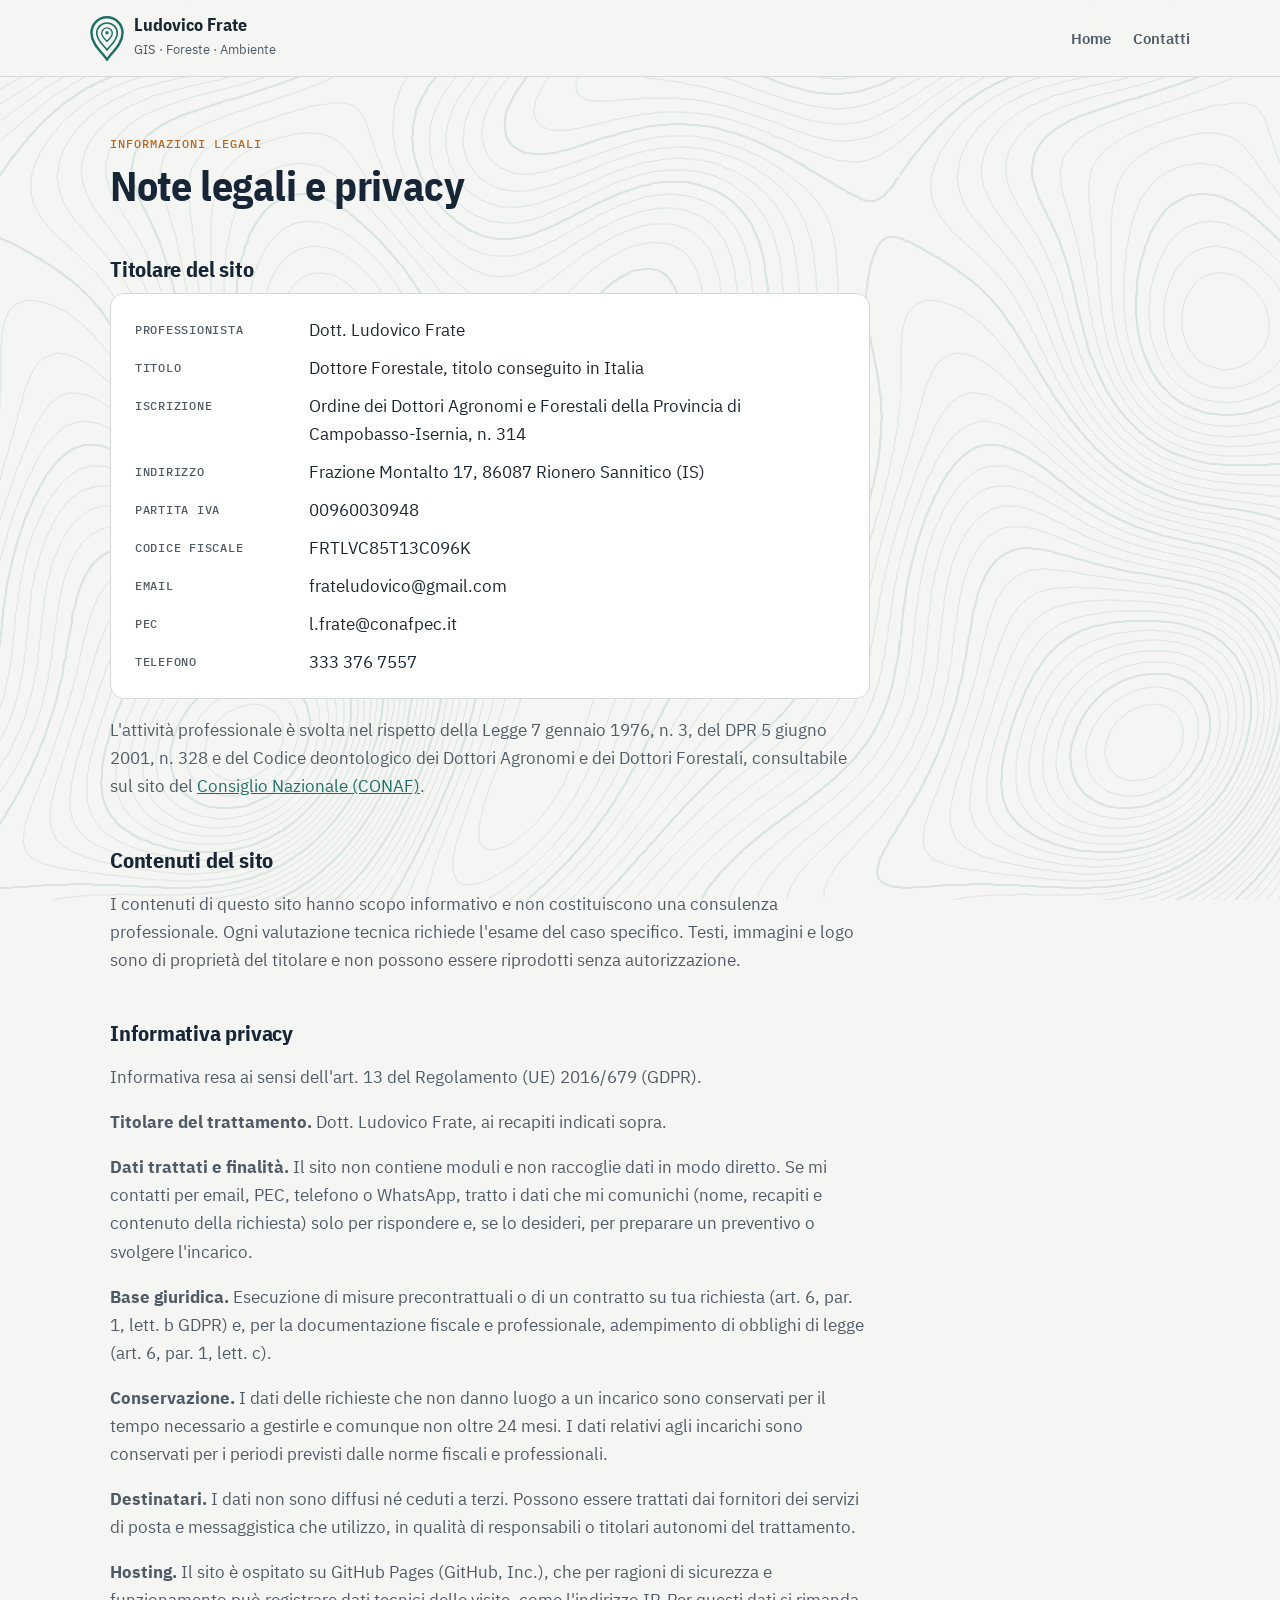
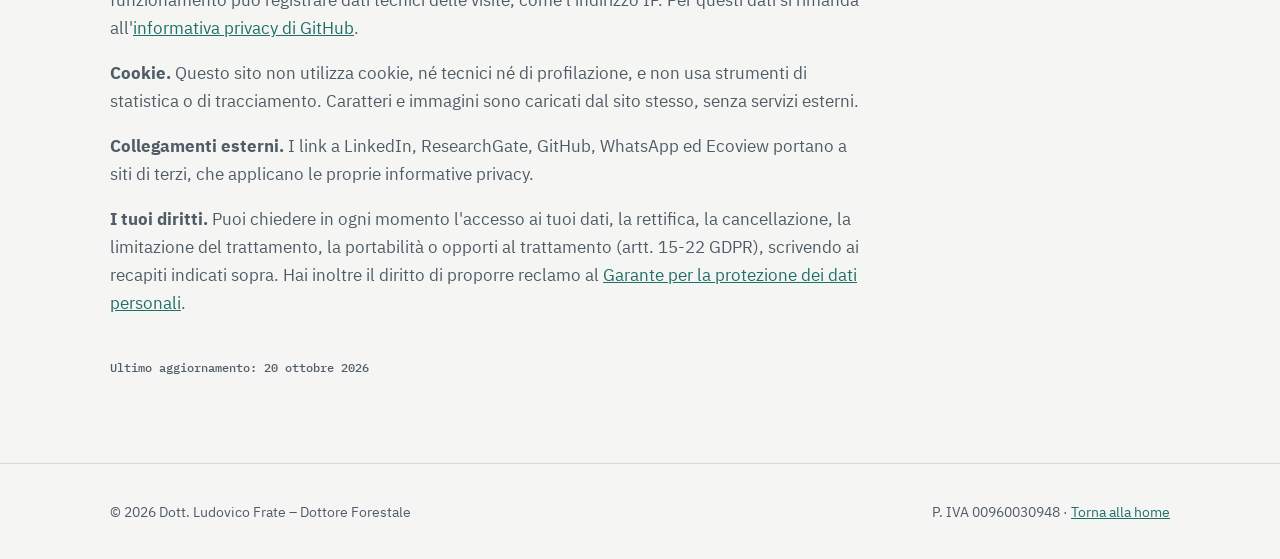
==== note-legali.html @ 75ef4406 "Note legali e privacy, sitemap e robots.txt Co-Authored-By: Claude Opus 5.5 <noreply@anthropic.com> " ====
<!doctype html>
<html lang="it">
<head>
<meta charset="utf-8">
<meta name="viewport" content="width=device-width, initial-scale=1">
<title>Note legali e privacy – Dott. Ludovico Frate</title>
<meta name="description" content="Note legali e informativa privacy del sito del Dott. Ludovico Frate, Dottore Forestale.">
<meta name="robots" content="index, follow">
<link rel="icon" href="favicon.svg" type="image/svg+xml">
<link rel="apple-touch-icon" href="apple-touch-icon.png">
<link rel="stylesheet" href="style.css">
<style>
.legal{padding-block:56px 72px}
.legal .doc{max-width:760px}
.legal h1{font-size:clamp(2rem,4vw,2.6rem)}
.legal h2{font-size:1.35rem;margin-top:2.2em}
.legal p,.legal li{color:var(--ink-soft)}
.legal dl{display:grid;grid-template-columns:minmax(150px,max-content) 1fr;gap:10px 24px;margin:0;padding:22px 24px;background:var(--surface);border:1px solid var(--line);border-radius:var(--radius)}
.legal dt{font-family:var(--f-mono);font-size:.78rem;letter-spacing:.06em;text-transform:uppercase;color:var(--ink-soft);padding-top:3px}
.legal dd{margin:0;color:var(--ink);min-width:0;overflow-wrap:anywhere}
@media (max-width:560px){.legal dl{grid-template-columns:1fr;gap:2px}.legal dd{margin-bottom:12px}}
.legal .upd{font-family:var(--f-mono);font-size:.78rem;color:var(--ink-soft);margin-top:40px}
</style>
</head>
<body>

<header>
  <div class="wrap nav">
    <a href="./" class="brand" aria-label="Ludovico Frate, torna alla home">
      <svg class="mark" width="34" height="45" viewBox="9 5 82 110" aria-hidden="true"><g fill="none" stroke-linejoin="round"><path stroke-width="6" d="M50 112C41 96 12 76 12 46A38 38 0 1 1 88 46C88 76 59 96 50 112Z"/><path stroke-width="4" d="M50 88C44 78 25 66 25 47A25 25 0 1 1 75 47C75 66 56 78 50 88Z"/><path stroke-width="3.4" d="M50 67C46 62 37 56 37 47A13 13 0 1 1 63 47C63 56 54 62 50 67Z"/></g><circle cx="50" cy="46" r="4.2"/></svg>
      <div><strong>Ludovico Frate</strong><span>GIS · Foreste · Ambiente</span></div>
    </a>
    <nav aria-label="Principale">
      <ul>
        <li><a href="./">Home</a></li>
        <li><a href="./#contatti">Contatti</a></li>
      </ul>
    </nav>
  </div>
</header>

<main class="legal">
  <div class="wrap">
    <div class="doc">
      <span class="kicker">Informazioni legali</span>
      <h1>Note legali e privacy</h1>

      <h2>Titolare del sito</h2>
      <dl>
        <dt>Professionista</dt><dd>Dott. Ludovico Frate</dd>
        <dt>Titolo</dt><dd>Dottore Forestale, titolo conseguito in Italia</dd>
        <dt>Iscrizione</dt><dd>Ordine dei Dottori Agronomi e Forestali della Provincia di Campobasso-Isernia, n. 314</dd>
        <dt>Indirizzo</dt><dd>Frazione Montalto 17, 86087 Rionero Sannitico (IS)</dd>
        <dt>Partita IVA</dt><dd>00960030948</dd>
        <dt>Codice fiscale</dt><dd>FRTLVC85T13C096K</dd>
        <dt>Email</dt><dd>frateludovico@gmail.com</dd>
        <dt>PEC</dt><dd>l.frate@conafpec.it</dd>
        <dt>Telefono</dt><dd>333 376 7557</dd>
      </dl>
      <p>L'attività professionale è svolta nel rispetto della Legge 7 gennaio 1976, n. 3, del DPR 5 giugno 2001, n. 328 e del Codice deontologico dei Dottori Agronomi e dei Dottori Forestali, consultabile sul sito del <a href="https://www.conaf.it/" target="_blank" rel="noopener">Consiglio Nazionale (CONAF)</a>.</p>

      <h2>Contenuti del sito</h2>
      <p>I contenuti di questo sito hanno scopo informativo e non costituiscono una consulenza professionale. Ogni valutazione tecnica richiede l'esame del caso specifico. Testi, immagini e logo sono di proprietà del titolare e non possono essere riprodotti senza autorizzazione.</p>

      <h2>Informativa privacy</h2>
      <p>Informativa resa ai sensi dell'art. 13 del Regolamento (UE) 2016/679 (GDPR).</p>
      <p><strong>Titolare del trattamento.</strong> Dott. Ludovico Frate, ai recapiti indicati sopra.</p>
      <p><strong>Dati trattati e finalità.</strong> Il sito non contiene moduli e non raccoglie dati in modo diretto. Se mi contatti per email, PEC, telefono o WhatsApp, tratto i dati che mi comunichi (nome, recapiti e contenuto della richiesta) solo per rispondere e, se lo desideri, per preparare un preventivo o svolgere l'incarico.</p>
      <p><strong>Base giuridica.</strong> Esecuzione di misure precontrattuali o di un contratto su tua richiesta (art. 6, par. 1, lett. b GDPR) e, per la documentazione fiscale e professionale, adempimento di obblighi di legge (art. 6, par. 1, lett. c).</p>
      <p><strong>Conservazione.</strong> I dati delle richieste che non danno luogo a un incarico sono conservati per il tempo necessario a gestirle e comunque non oltre 24 mesi. I dati relativi agli incarichi sono conservati per i periodi previsti dalle norme fiscali e professionali.</p>
      <p><strong>Destinatari.</strong> I dati non sono diffusi né ceduti a terzi. Possono essere trattati dai fornitori dei servizi di posta e messaggistica che utilizzo, in qualità di responsabili o titolari autonomi del trattamento.</p>
      <p><strong>Hosting.</strong> Il sito è ospitato su GitHub Pages (GitHub, Inc.), che per ragioni di sicurezza e funzionamento può registrare dati tecnici delle visite, come l'indirizzo IP. Per questi dati si rimanda all'<a href="https://docs.github.com/it/site-policy/privacy-policies/github-general-privacy-statement" target="_blank" rel="noopener">informativa privacy di GitHub</a>.</p>
      <p><strong>Cookie.</strong> Questo sito non utilizza cookie, né tecnici né di profilazione, e non usa strumenti di statistica o di tracciamento. Caratteri e immagini sono caricati dal sito stesso, senza servizi esterni.</p>
      <p><strong>Collegamenti esterni.</strong> I link a LinkedIn, ResearchGate, GitHub, WhatsApp ed Ecoview portano a siti di terzi, che applicano le proprie informative privacy.</p>
      <p><strong>I tuoi diritti.</strong> Puoi chiedere in ogni momento l'accesso ai tuoi dati, la rettifica, la cancellazione, la limitazione del trattamento, la portabilità o opporti al trattamento (artt. 15-22 GDPR), scrivendo ai recapiti indicati sopra. Hai inoltre il diritto di proporre reclamo al <a href="https://www.garanteprivacy.it/" target="_blank" rel="noopener">Garante per la protezione dei dati personali</a>.</p>

      <p class="upd">Ultimo aggiornamento: 20 ottobre 2026</p>
    </div>
  </div>
</main>

<footer>
  <div class="wrap">
    <span>© 2026 Dott. Ludovico Frate – Dottore Forestale</span>
    <span>P. IVA 00960030948 · <a href="./">Torna alla home</a></span>
  </div>
</footer>
</body>
</html>
---- style.css ----
@font-face{font-family:"IBM Plex Sans";src:url(fonts/IBMPlexSans-Regular.woff2) format("woff2");font-weight:400;font-style:normal;font-display:swap}
@font-face{font-family:"IBM Plex Sans";src:url(fonts/IBMPlexSans-Medium.woff2) format("woff2");font-weight:500;font-style:normal;font-display:swap}
@font-face{font-family:"IBM Plex Sans";src:url(fonts/IBMPlexSans-SemiBold.woff2) format("woff2");font-weight:600;font-style:normal;font-display:swap}
@font-face{font-family:"IBM Plex Sans";src:url(fonts/IBMPlexSans-Bold.woff2) format("woff2");font-weight:700;font-style:normal;font-display:swap}
@font-face{font-family:"IBM Plex Sans Condensed";src:url(fonts/IBMPlexSansCondensed-SemiBold.woff2) format("woff2");font-weight:600;font-style:normal;font-display:swap}
@font-face{font-family:"IBM Plex Sans Condensed";src:url(fonts/IBMPlexSansCondensed-Bold.woff2) format("woff2");font-weight:700;font-style:normal;font-display:swap}
@font-face{font-family:"IBM Plex Mono";src:url(fonts/IBMPlexMono-Medium.woff2) format("woff2");font-weight:500;font-style:normal;font-display:swap}
/* Tema "Cartografia tecnica": carta bianca, inchiostro blu notte, verde petrolio, arancio per i vincoli.
   Sfondo con curve di livello in stile CTR (img/curve-livello.svg usato come maschera). */
:root{
  --bg:#f5f6f3;
  --bg-alt:#e9ece7;
  --surface:#ffffff;
  --ink:#1b2733;
  --ink-soft:#4f5b66;
  --forest:#1f6f68;
  --forest-deep:#162636;
  --moss:#7fa8a1;
  --clay:#b9651c;
  --line:#d5dad5;
  --contour:rgba(31,111,104,.13);
  --band:#162636;
  --band-ink:#eef2f4;
  --band-soft:#b4c0c9;
  --band-accent:#f0a35c;
  --band-contour:rgba(238,242,244,.06);
  --on-accent:#ffffff;
  --f-head:"IBM Plex Sans Condensed","Arial Narrow",system-ui,sans-serif;
  --f-body:"IBM Plex Sans",system-ui,sans-serif;
  --f-mono:"IBM Plex Mono",ui-monospace,Menlo,monospace;
  --radius:14px;
  --shadow:0 8px 24px rgba(22,38,54,.07);
}
@media (prefers-color-scheme: dark){
  :root:not([data-theme="light"]){
    --bg:#0f161c; --bg-alt:#141e26; --surface:#1a2530;
    --ink:#e4eaee; --ink-soft:#a1aeb8;
    --forest:#4fb3a8; --forest-deep:#d6e6ea; --moss:#2f5d59; --clay:#f0a35c;
    --line:#2a3743; --contour:rgba(79,179,168,.12);
    --band:#0a1015; --band-ink:#eef2f4; --band-soft:#a1aeb8; --band-accent:#f0a35c; --band-contour:rgba(79,179,168,.08);
    --on-accent:#0f161c; --shadow:0 8px 24px rgba(0,0,0,.35);
    color-scheme:dark;
  }
}
:root[data-theme="dark"]{
  --bg:#0f161c; --bg-alt:#141e26; --surface:#1a2530;
  --ink:#e4eaee; --ink-soft:#a1aeb8;
  --forest:#4fb3a8; --forest-deep:#d6e6ea; --moss:#2f5d59; --clay:#f0a35c;
  --line:#2a3743; --contour:rgba(79,179,168,.12);
  --band:#0a1015; --band-ink:#eef2f4; --band-soft:#a1aeb8; --band-accent:#f0a35c; --band-contour:rgba(79,179,168,.08);
  --on-accent:#0f161c; --shadow:0 8px 24px rgba(0,0,0,.35);
  color-scheme:dark;
}
*{box-sizing:border-box}
html{scroll-behavior:smooth}
body{margin:0;background:var(--bg);color:var(--ink);font-family:var(--f-body);font-size:17px;line-height:1.65}
/* curve di livello: maschera colorata dal token --contour, fissa dietro al contenuto */
body::before{content:"";position:fixed;inset:0;z-index:-1;pointer-events:none;background:var(--contour);
  -webkit-mask:url(img/curve-livello.svg) 0 0/900px 900px repeat;mask:url(img/curve-livello.svg) 0 0/900px 900px repeat}
h1,h2,h3{font-family:var(--f-head);font-weight:700;line-height:1.15;letter-spacing:-.01em;color:var(--forest-deep);margin:0 0 .5em;text-wrap:balance}
a{color:var(--forest)}
.wrap{max-width:1100px;margin:0 auto;padding:0 20px}

/* Header */
header{position:sticky;top:0;z-index:10;background:color-mix(in srgb,var(--bg) 88%,transparent);backdrop-filter:blur(8px);border-bottom:1px solid var(--line)}
.nav{display:flex;align-items:center;justify-content:space-between;gap:16px;padding:14px 0}
.brand{display:flex;align-items:center;gap:10px;text-decoration:none;color:var(--ink)}
.brand svg{flex:none}
.brand .mark g{stroke:var(--forest)}
.brand .mark circle{fill:var(--forest)}
.brand strong{font-family:var(--f-head);font-size:1.15rem;display:block;line-height:1.1}
.brand span{font-size:.8rem;color:var(--ink-soft)}
.nav ul{list-style:none;display:flex;gap:22px;margin:0;padding:0}
.nav ul a{text-decoration:none;color:var(--ink-soft);font-weight:600;font-size:.95rem}
.nav ul a:hover{color:var(--forest)}
@media (max-width:760px){.nav ul{display:none}}

.btn{display:inline-flex;align-items:center;gap:8px;padding:12px 22px;border-radius:999px;font-weight:700;text-decoration:none;transition:transform .15s, background .15s}
.btn-primary{background:var(--forest);color:var(--on-accent)}
.btn-primary:hover{background:var(--forest-deep);transform:translateY(-1px)}
.btn-ghost{border:2px solid var(--forest);color:var(--forest)}
.btn-ghost:hover{background:var(--forest);color:var(--on-accent)}

/* Hero */
.hero{padding:80px 0 70px;position:relative;overflow:hidden}
.hero-grid{display:grid;grid-template-columns:1.2fr .8fr;gap:48px;align-items:center}
.eyebrow{display:inline-block;background:var(--surface);border:1px solid var(--line);color:var(--clay);font-family:var(--f-mono);font-weight:500;font-size:.8rem;letter-spacing:.06em;text-transform:uppercase;padding:6px 12px;border-radius:6px;margin-bottom:18px}
.hero h1{font-size:clamp(2.1rem,4.6vw,3.4rem)}
.hero p.lead{font-size:1.15rem;color:var(--ink-soft);max-width:36em}
.hero-cta{display:flex;flex-wrap:wrap;gap:12px;margin-top:28px}
.tags{display:flex;flex-wrap:wrap;gap:8px;margin-top:26px;padding:0;list-style:none}
.tags li{border:1px solid var(--line);background:var(--surface);border-radius:6px;padding:4px 10px;font-family:var(--f-mono);font-size:.78rem;color:var(--ink-soft)}
.hero-art{position:relative}
.hero-art svg{width:100%;height:auto;display:block}

/* Foglio di mappa nell'apertura */
.topo{filter:drop-shadow(0 10px 24px rgba(22,38,54,.10))}
.topo .t-bg{fill:var(--surface);stroke:var(--line)}
.topo .t-grid{fill:none;stroke:var(--line);stroke-width:1}
.topo .t-fill{fill:var(--forest);opacity:.06}
.topo .t-c{fill:none;stroke:var(--forest);stroke-width:1.1;opacity:.55}
.topo .t-ci{fill:none;stroke:var(--forest);stroke-width:2.2;opacity:.9}
.topo .t-hatch{stroke:var(--clay);stroke-width:1.4;opacity:.7}
.topo .t-parcel{fill:url(#hatch);stroke:var(--clay);stroke-width:2;stroke-dasharray:6 4}
.topo .t-parcel2{fill:none;stroke:var(--ink-soft);stroke-width:1.2}
.topo .t-pin{fill:var(--clay)}
.topo .t-pin-dot{fill:var(--surface)}
.topo .t-stem{stroke:var(--clay);stroke-width:4;stroke-linecap:round}
.topo .t-ink{fill:var(--ink)}
.topo .t-txt{fill:var(--ink-soft);font-family:var(--f-mono);font-size:11px}
.topo .t-sb1{fill:var(--ink)}
.topo .t-sb2{fill:var(--surface);stroke:var(--ink);stroke-width:1}
@media (max-width:860px){.hero-grid{grid-template-columns:1fr}.hero-art{max-width:380px;margin:0 auto}.hero{padding:50px 0}}

/* Sections */
section{padding:80px 0;scroll-margin-top:70px}
.alt{background:color-mix(in srgb,var(--bg-alt) 82%,transparent)}
.section-head{max-width:640px;margin-bottom:40px}
.section-head p{color:var(--ink-soft)}
.kicker{color:var(--clay);font-family:var(--f-mono);font-weight:500;text-transform:uppercase;letter-spacing:.08em;font-size:.78rem;margin-bottom:8px;display:block}
h2{font-size:clamp(1.7rem,3.2vw,2.4rem)}

/* About */
.about{display:grid;grid-template-columns:.8fr 1.2fr;gap:48px;align-items:center}
.portrait{margin:0;aspect-ratio:4/5;max-width:100%;border-radius:var(--radius);overflow:hidden;position:relative;box-shadow:var(--shadow);background:var(--bg-alt);border:1px solid var(--line)}
.portrait img{display:block;width:100%;height:100%;object-fit:cover}
.portrait figcaption{position:absolute;left:12px;bottom:12px;background:var(--surface);color:var(--ink-soft);font-family:var(--f-mono);font-size:.72rem;letter-spacing:.06em;text-transform:uppercase;padding:4px 8px;border-radius:6px;border:1px solid var(--line)}
@media (max-width:760px){.about{grid-template-columns:1fr}.portrait{max-width:280px}}

/* Services */
.grid{display:grid;grid-template-columns:repeat(4,1fr);gap:22px}
@media (max-width:1000px){.grid{grid-template-columns:repeat(2,1fr)}}
@media (max-width:620px){.grid{grid-template-columns:1fr}}
.card{background:var(--surface);border:1px solid var(--line);border-radius:var(--radius);padding:28px;box-shadow:var(--shadow);transition:transform .2s}
.card:hover{transform:translateY(-3px)}
.icon{width:52px;height:52px;border-radius:14px;background:var(--bg-alt);display:flex;align-items:center;justify-content:center;margin-bottom:16px;color:var(--forest)}
.card h3{font-size:1.25rem}
.card p{color:var(--ink-soft);margin:0}

/* Audience */
.audience{display:grid;grid-template-columns:repeat(6,1fr);gap:22px}
.aud{grid-column:span 2}
.aud:nth-child(n+4){grid-column:span 3}
@media (max-width:860px){.audience{grid-template-columns:1fr}.aud,.aud:nth-child(n+4){grid-column:auto}}
.aud{padding:26px;border-left:4px solid var(--moss);background:var(--surface);border-radius:0 var(--radius) var(--radius) 0}
.aud h3{font-size:1.15rem}
.aud p{margin:0;color:var(--ink-soft)}

/* Area */
.area{display:block}
.area ul{padding-left:1.1em;color:var(--ink-soft)}
@media (max-width:760px){.area{grid-template-columns:1fr}}
.where{display:grid;grid-template-columns:1fr 1fr;gap:18px;margin-top:20px}
@media (max-width:760px){.where{grid-template-columns:1fr}}
.where-box{background:var(--surface);border:1px solid var(--line);border-left:4px solid var(--forest);border-radius:0 14px 14px 0;padding:16px 20px}
.where-box.remote{border-left-color:var(--clay)}
.where-box h3{font-size:1.08rem;margin-bottom:4px}
.where-box p{margin:0;color:var(--ink-soft);font-size:.97rem}


/* Contact */
.contact-box{position:relative;overflow:hidden;background:var(--band);color:var(--band-ink);border-radius:20px;padding:56px 40px;display:grid;grid-template-columns:1.1fr .9fr;gap:40px;align-items:center}
.contact-box h2{color:var(--band-ink)}
.contact-box p{color:var(--band-soft)}
.contact-list{list-style:none;margin:0;padding:0;display:grid;gap:14px}
.contact-list a{display:flex;align-items:center;gap:14px;background:rgba(255,255,255,.1);padding:16px 18px;border-radius:10px;color:var(--band-ink);text-decoration:none;font-weight:600;word-break:break-word}
.contact-list a:hover{background:rgba(255,255,255,.18)}
.social{list-style:none;margin:22px 0 0;padding:0;display:flex;flex-wrap:wrap;gap:8px}
.social a{display:inline-block;font-family:var(--f-mono);font-size:.8rem;letter-spacing:.04em;color:var(--band-ink);text-decoration:none;border:1px solid rgba(255,255,255,.25);border-radius:6px;padding:6px 12px}
.social a:hover{background:rgba(255,255,255,.1)}

@media (max-width:760px){.contact-box{grid-template-columns:1fr;padding:36px 22px}}

/* Agrivoltaico */
.agv{position:relative;background:var(--band);color:var(--band-ink)}
.agv::before,.contact-box::before{content:"";position:absolute;inset:0;pointer-events:none;background:var(--band-contour);-webkit-mask:url(img/curve-livello.svg) 300px 120px/900px 900px repeat;mask:url(img/curve-livello.svg) 300px 120px/900px 900px repeat}
.agv>.wrap,.contact-box>*{position:relative}
.agv h2,.agv h3{color:var(--band-ink)}
.agv .kicker{color:var(--band-accent)}
.agv .section-head p{color:var(--band-soft)}
.agv-list{display:grid;grid-template-columns:repeat(auto-fit,minmax(300px,1fr));gap:16px;list-style:none;margin:0 0 40px;padding:0}
.agv-list li{background:rgba(255,255,255,.07);border:1px solid rgba(255,255,255,.12);border-radius:10px;padding:18px 20px}
.agv-list strong{display:block;color:var(--band-ink);margin-bottom:4px}
.agv-list span{color:var(--band-soft);font-size:.95rem}
.agv-split{display:grid;grid-template-columns:1fr 1fr;gap:22px}
.agv-box{border-radius:var(--radius);padding:30px}
.agv-box p{margin:0 0 18px}
.agv-box.dev{background:rgba(255,255,255,.07);border:1px solid rgba(255,255,255,.15)}
.agv-box.own{background:var(--surface);color:var(--ink)}
.agv-box.own h3{color:var(--forest-deep)}
.agv-box.own p{color:var(--ink-soft)}
.agv-box ul{margin:0 0 18px;padding-left:1.1em}
.agv .btn-primary{background:var(--band-accent);color:#162636}
.agv .btn-primary:hover{background:var(--band-ink);color:#162636}

@media (max-width:760px){.agv-split{grid-template-columns:1fr}}

/* FAQ */
.faq{max-width:820px}
.faq details{background:var(--surface);border:1px solid var(--line);border-radius:14px;padding:4px 22px;margin-bottom:12px}
.faq summary{cursor:pointer;font-weight:700;padding:16px 0;list-style:none;display:flex;justify-content:space-between;gap:16px;color:var(--forest-deep)}
.faq summary::-webkit-details-marker{display:none}
.faq summary::after{content:"+";font-size:1.4rem;line-height:1;color:var(--clay)}
.faq details[open] summary::after{content:"–"}
.faq details p{margin:0 0 18px;color:var(--ink-soft)}

/* EcoVIEW */
.eco{display:grid;grid-template-columns:1.1fr .9fr;gap:40px;align-items:center;background:var(--surface);border:1px solid var(--line);border-radius:20px;padding:48px 40px;box-shadow:var(--shadow)}
.eco-badge{display:flex;align-items:center;justify-content:center;aspect-ratio:16/10;border-radius:var(--radius);background:#fff;border:1px solid var(--line);text-decoration:none;transition:transform .2s}
.eco-badge:hover{transform:translateY(-3px)}
.eco-badge img{width:70%;max-width:220px;height:auto}
@media (max-width:760px){.eco{grid-template-columns:1fr;padding:32px 22px}}

footer{padding:36px 0;color:var(--ink-soft);font-size:.9rem;border-top:1px solid var(--line)}
footer .wrap{display:flex;flex-wrap:wrap;justify-content:space-between;gap:6px 24px}
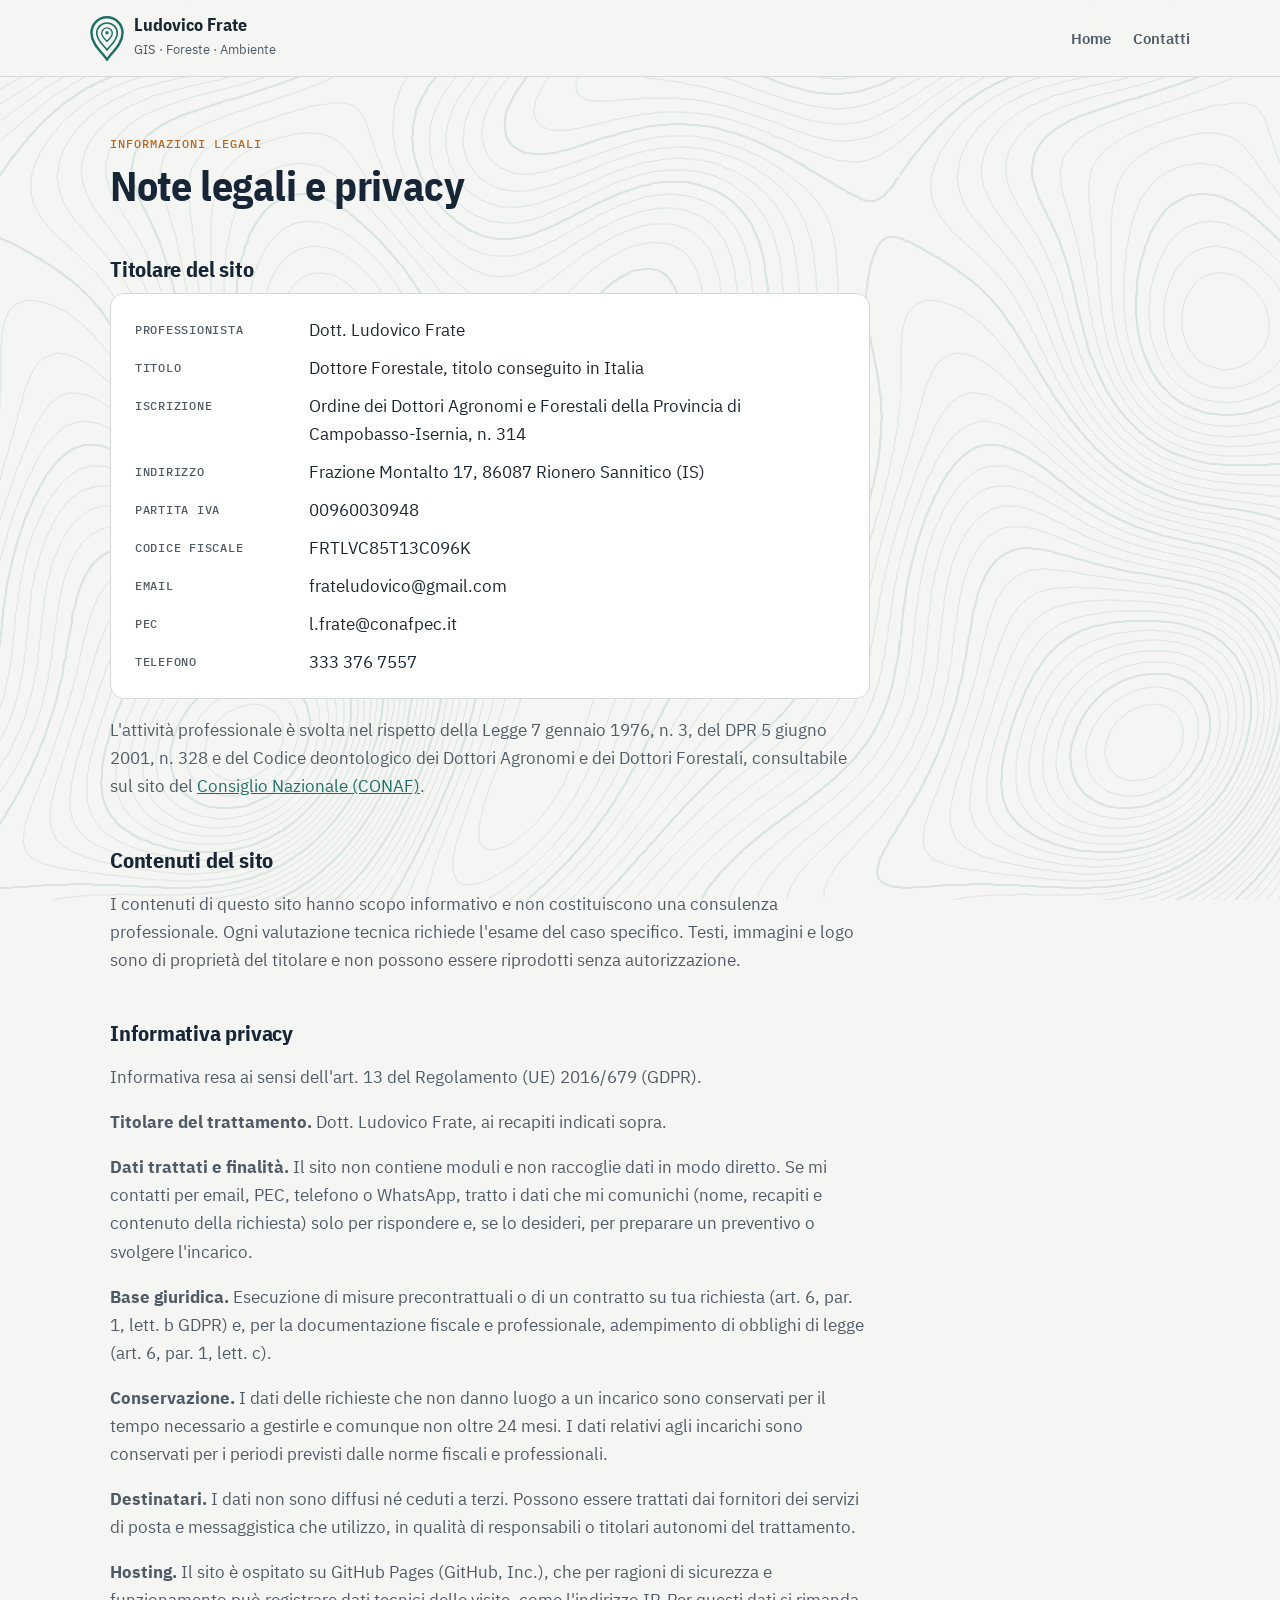
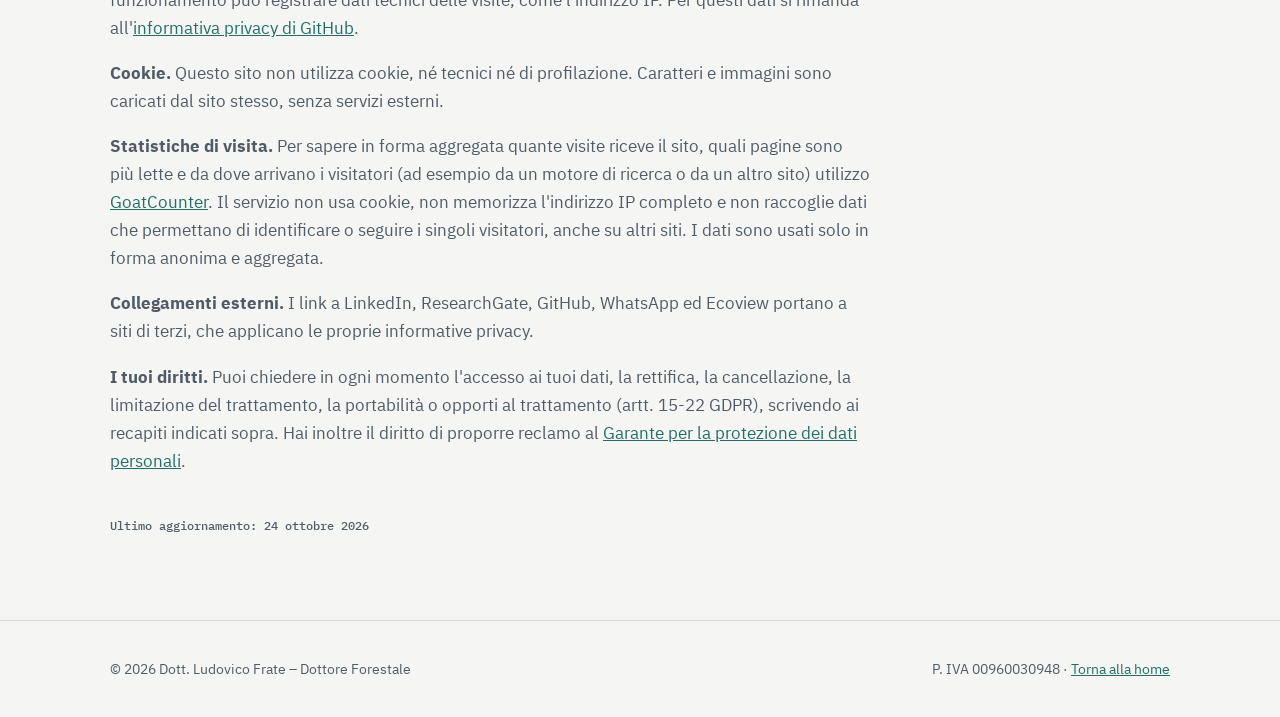
==== commit 1950f26a: "Statistiche di visita con GoatCounter (senza cookie) e note legali aggiornate Co-Authored-By: Claude" ====
--- a/note-legali.html
+++ b/note-legali.html
@@ -70,11 +70,12 @@
       <p><strong>Conservazione.</strong> I dati delle richieste che non danno luogo a un incarico sono conservati per il tempo necessario a gestirle e comunque non oltre 24 mesi. I dati relativi agli incarichi sono conservati per i periodi previsti dalle norme fiscali e professionali.</p>
       <p><strong>Destinatari.</strong> I dati non sono diffusi né ceduti a terzi. Possono essere trattati dai fornitori dei servizi di posta e messaggistica che utilizzo, in qualità di responsabili o titolari autonomi del trattamento.</p>
       <p><strong>Hosting.</strong> Il sito è ospitato su GitHub Pages (GitHub, Inc.), che per ragioni di sicurezza e funzionamento può registrare dati tecnici delle visite, come l'indirizzo IP. Per questi dati si rimanda all'<a href="https://docs.github.com/it/site-policy/privacy-policies/github-general-privacy-statement" target="_blank" rel="noopener">informativa privacy di GitHub</a>.</p>
-      <p><strong>Cookie.</strong> Questo sito non utilizza cookie, né tecnici né di profilazione, e non usa strumenti di statistica o di tracciamento. Caratteri e immagini sono caricati dal sito stesso, senza servizi esterni.</p>
+      <p><strong>Cookie.</strong> Questo sito non utilizza cookie, né tecnici né di profilazione. Caratteri e immagini sono caricati dal sito stesso, senza servizi esterni.</p>
+      <p><strong>Statistiche di visita.</strong> Per sapere in forma aggregata quante visite riceve il sito, quali pagine sono più lette e da dove arrivano i visitatori (ad esempio da un motore di ricerca o da un altro sito) utilizzo <a href="https://www.goatcounter.com/" target="_blank" rel="noopener">GoatCounter</a>. Il servizio non usa cookie, non memorizza l'indirizzo IP completo e non raccoglie dati che permettano di identificare o seguire i singoli visitatori, anche su altri siti. I dati sono usati solo in forma anonima e aggregata.</p>
       <p><strong>Collegamenti esterni.</strong> I link a LinkedIn, ResearchGate, GitHub, WhatsApp ed Ecoview portano a siti di terzi, che applicano le proprie informative privacy.</p>
       <p><strong>I tuoi diritti.</strong> Puoi chiedere in ogni momento l'accesso ai tuoi dati, la rettifica, la cancellazione, la limitazione del trattamento, la portabilità o opporti al trattamento (artt. 15-22 GDPR), scrivendo ai recapiti indicati sopra. Hai inoltre il diritto di proporre reclamo al <a href="https://www.garanteprivacy.it/" target="_blank" rel="noopener">Garante per la protezione dei dati personali</a>.</p>
 
-      <p class="upd">Ultimo aggiornamento: 20 ottobre 2026</p>
+      <p class="upd">Ultimo aggiornamento: 24 ottobre 2026</p>
     </div>
   </div>
 </main>
@@ -85,5 +86,6 @@
     <span>P. IVA 00960030948 · <a href="./">Torna alla home</a></span>
   </div>
 </footer>
+<script data-goatcounter="https://ludovicofrate.goatcounter.com/count" async src="https://gc.zgo.at/count.js"></script>
 </body>
 </html>
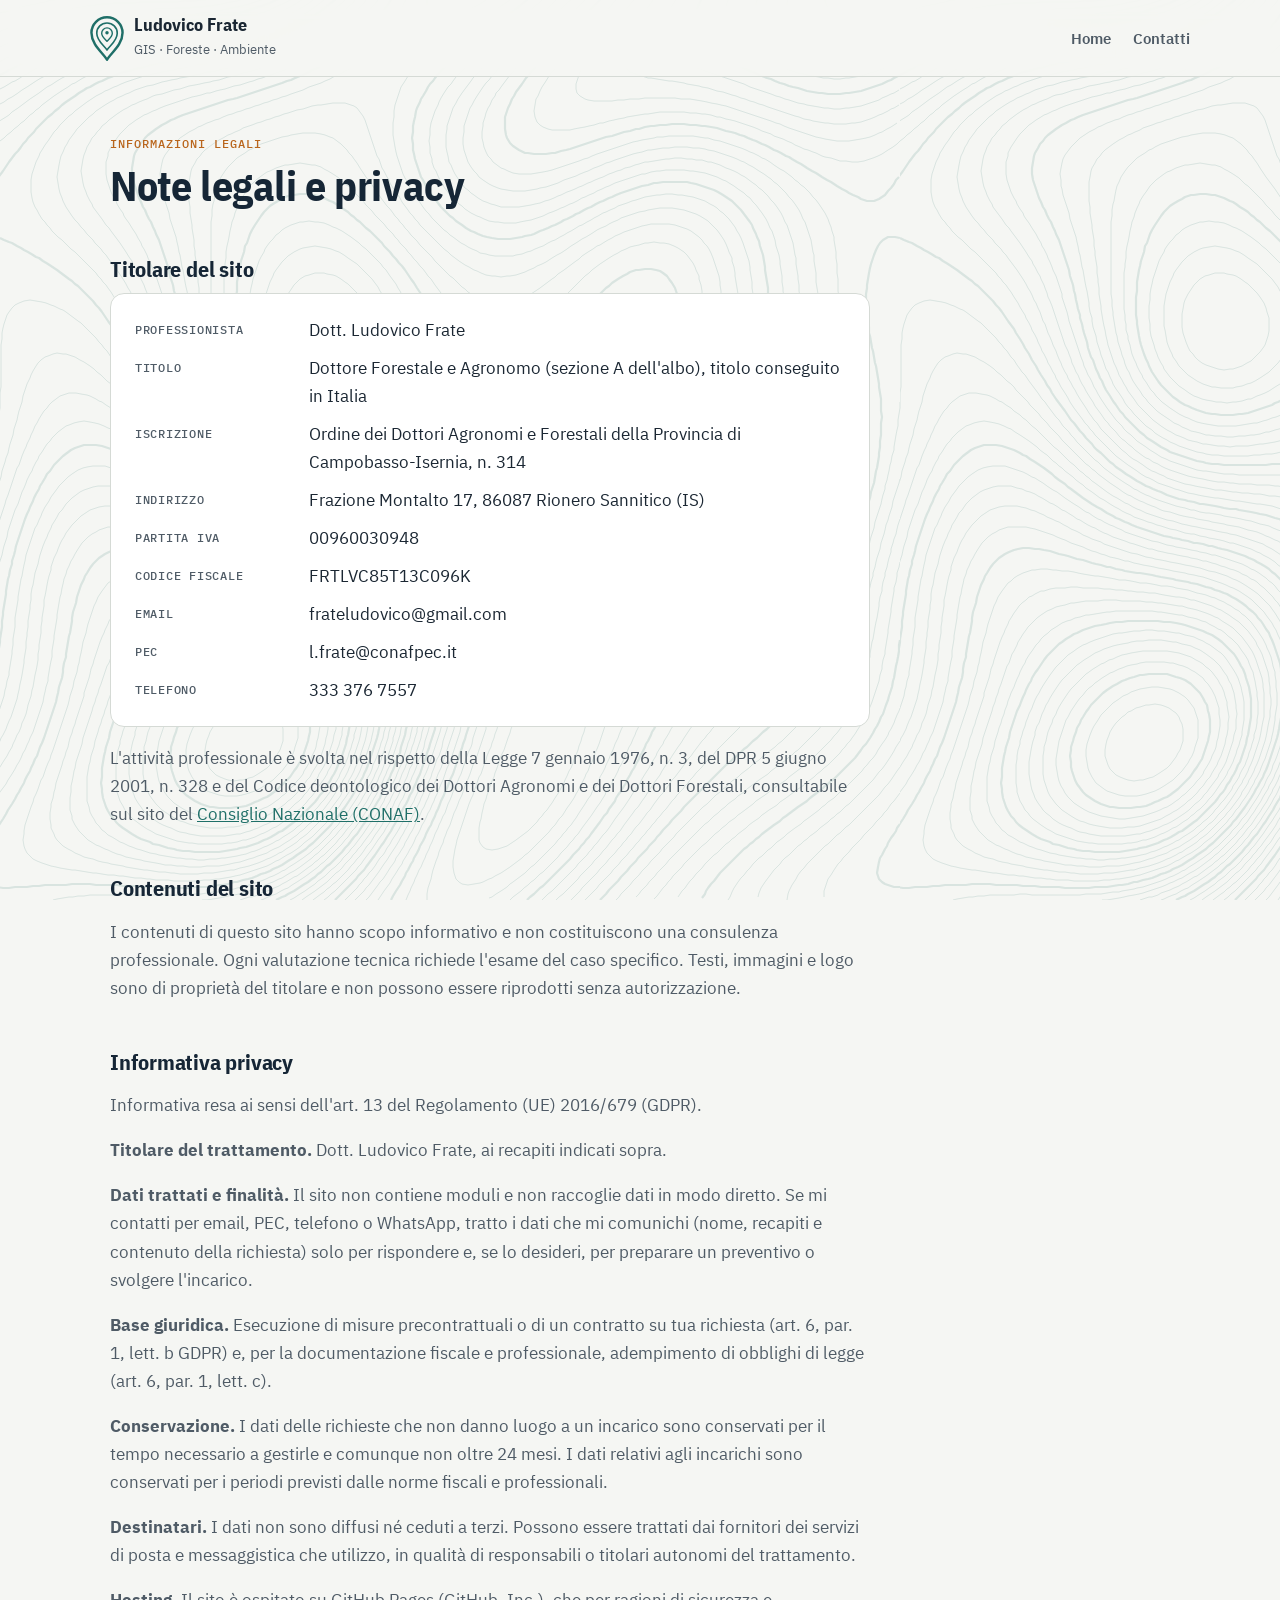
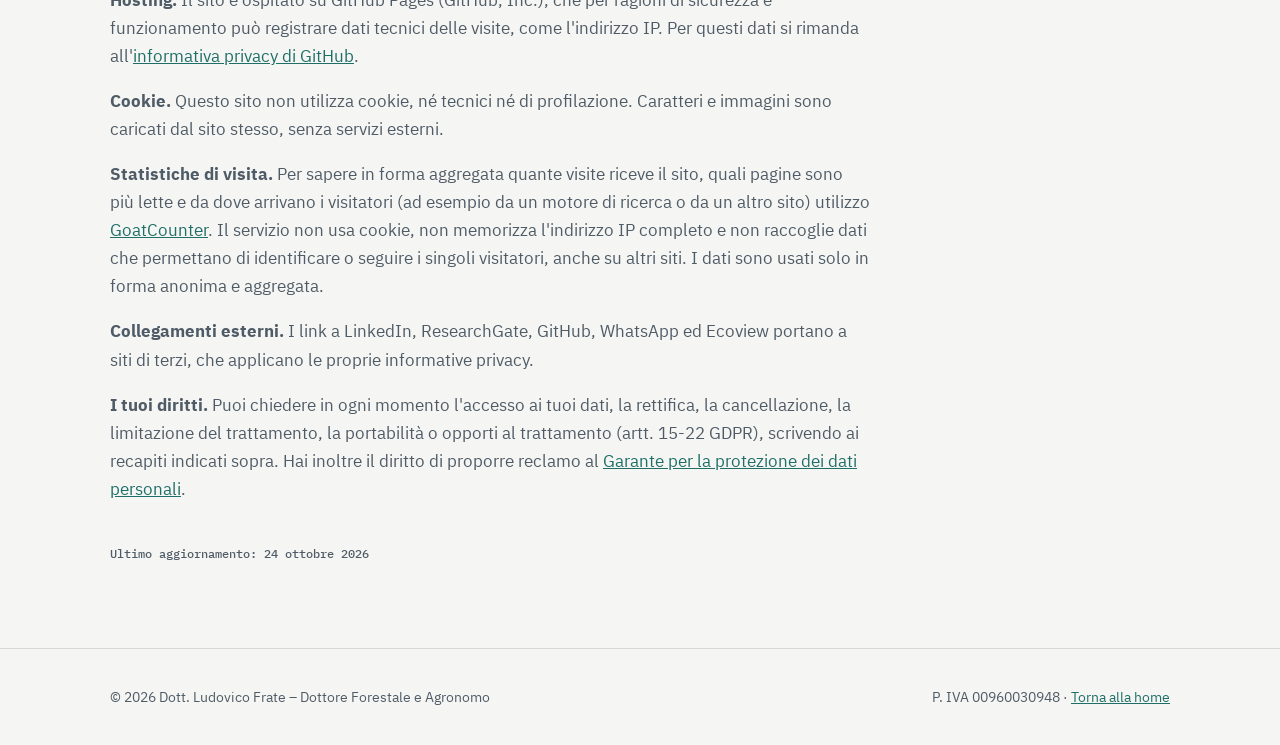
==== commit 1b9f3bf1: "Titolo Dottore Forestale e Agronomo su sito, note legali e logo; FAQ forestale/agronomo/Corpo Forest" ====
--- a/note-legali.html
+++ b/note-legali.html
@@ -3,8 +3,8 @@
 <head>
 <meta charset="utf-8">
 <meta name="viewport" content="width=device-width, initial-scale=1">
-<title>Note legali e privacy – Dott. Ludovico Frate</title>
-<meta name="description" content="Note legali e informativa privacy del sito del Dott. Ludovico Frate, Dottore Forestale.">
+<title>Note legali e privacy – Dott. Ludovico Frate, Dottore Forestale e Agronomo</title>
+<meta name="description" content="Note legali e informativa privacy del sito del Dott. Ludovico Frate, Dottore Forestale e Agronomo.">
 <meta name="robots" content="index, follow">
 <link rel="icon" href="favicon.svg" type="image/svg+xml">
 <link rel="apple-touch-icon" href="apple-touch-icon.png">
@@ -48,7 +48,7 @@
       <h2>Titolare del sito</h2>
       <dl>
         <dt>Professionista</dt><dd>Dott. Ludovico Frate</dd>
-        <dt>Titolo</dt><dd>Dottore Forestale, titolo conseguito in Italia</dd>
+        <dt>Titolo</dt><dd>Dottore Forestale e Agronomo (sezione A dell'albo), titolo conseguito in Italia</dd>
         <dt>Iscrizione</dt><dd>Ordine dei Dottori Agronomi e Forestali della Provincia di Campobasso-Isernia, n. 314</dd>
         <dt>Indirizzo</dt><dd>Frazione Montalto 17, 86087 Rionero Sannitico (IS)</dd>
         <dt>Partita IVA</dt><dd>00960030948</dd>
@@ -82,7 +82,7 @@
 
 <footer>
   <div class="wrap">
-    <span>© 2026 Dott. Ludovico Frate – Dottore Forestale</span>
+    <span>© 2026 Dott. Ludovico Frate – Dottore Forestale e Agronomo</span>
     <span>P. IVA 00960030948 · <a href="./">Torna alla home</a></span>
   </div>
 </footer>
--- a/style.css
+++ b/style.css
@@ -128,7 +128,7 @@
 @media (max-width:760px){.about{grid-template-columns:1fr}.portrait{max-width:280px}}
 
 /* Services */
-.grid{display:grid;grid-template-columns:repeat(4,1fr);gap:22px}
+.grid{display:grid;grid-template-columns:repeat(3,1fr);gap:22px}
 @media (max-width:1000px){.grid{grid-template-columns:repeat(2,1fr)}}
 @media (max-width:620px){.grid{grid-template-columns:1fr}}
 .card{background:var(--surface);border:1px solid var(--line);border-radius:var(--radius);padding:28px;box-shadow:var(--shadow);transition:transform .2s}
@@ -213,3 +213,42 @@
 
 footer{padding:36px 0;color:var(--ink-soft);font-size:.9rem;border-top:1px solid var(--line)}
 footer .wrap{display:flex;flex-wrap:wrap;justify-content:space-between;gap:6px 24px}
+
+/* Numeri */
+.facts{padding-block:0 8px}
+.facts-list{list-style:none;margin:0;padding:22px 0;display:grid;grid-template-columns:repeat(4,1fr);gap:18px;border-top:1px solid var(--line);border-bottom:1px solid var(--line)}
+.facts-list li{display:grid;gap:2px}
+.facts-list b{font-family:var(--f-head);font-size:2.1rem;line-height:1;color:var(--forest);font-variant-numeric:tabular-nums}
+.facts-list span{font-size:.92rem;color:var(--ink-soft)}
+@media (max-width:760px){.facts-list{grid-template-columns:repeat(2,1fr)}}
+/* Enti */
+.enti{margin-top:34px;padding:24px 26px;background:var(--surface);border:1px solid var(--line);border-radius:var(--radius)}
+.enti h3{font-size:1.1rem;margin-bottom:12px}
+.enti ul{list-style:none;margin:0 0 12px;padding:0;display:flex;flex-wrap:wrap;gap:8px}
+.enti li{font-size:.9rem;padding:5px 11px;border:1px solid var(--line);border-radius:6px;background:var(--bg);color:var(--ink)}
+.enti-comuni{margin:0;color:var(--ink-soft);font-size:.95rem}
+.enti-comuni b{color:var(--ink)}
+/* Pubblicazioni */
+.pubs{list-style:none;margin:0;padding:0;display:grid;gap:12px;max-width:900px}
+.pubs li{display:grid;grid-template-columns:64px minmax(0,1fr);gap:16px;padding:16px 18px;background:var(--surface);border:1px solid var(--line);border-radius:12px}
+.pub-y{font-family:var(--f-mono);color:var(--clay);font-size:.9rem;padding-top:2px}
+.pubs a{font-weight:600;color:var(--forest-deep);text-decoration:none}
+.pubs a:hover{text-decoration:underline}
+.pubs li span:not(.pub-y){display:block;font-size:.88rem;color:var(--ink-soft);margin-top:4px}
+.pubs-more{margin:18px 0 0}
+.pubs-more a{font-weight:600}
+
+/* Approfondimento valutazioni: elenchi nei riquadri */
+.agv-box ul li{margin-bottom:6px}
+.agv-box.dev ul{color:var(--band-soft)}
+/* Approfondimento GIS */
+.gisgrid{display:grid;grid-template-columns:repeat(3,1fr);gap:22px}
+.giscol{background:var(--surface);border:1px solid var(--line);border-radius:var(--radius);padding:26px;box-shadow:var(--shadow);min-width:0}
+.giscol h3{font-size:1.3rem}
+.giscol>p{color:var(--ink-soft);margin:0 0 16px}
+.giscol ul{list-style:none;margin:0;padding:14px 0 0;border-top:1px solid var(--line);display:grid;gap:12px}
+.giscol li{font-size:.95rem;color:var(--ink);line-height:1.45}
+.giscol li span{display:block;font-family:var(--f-mono);font-size:.74rem;letter-spacing:.03em;color:var(--clay);margin-top:3px}
+.tools{list-style:none;margin:26px 0 0;padding:0;display:flex;flex-wrap:wrap;gap:8px}
+.tools li{font-family:var(--f-mono);font-size:.8rem;padding:5px 11px;border-radius:6px;background:var(--surface);border:1px solid var(--line);color:var(--forest)}
+@media (max-width:900px){.gisgrid{grid-template-columns:1fr}}
